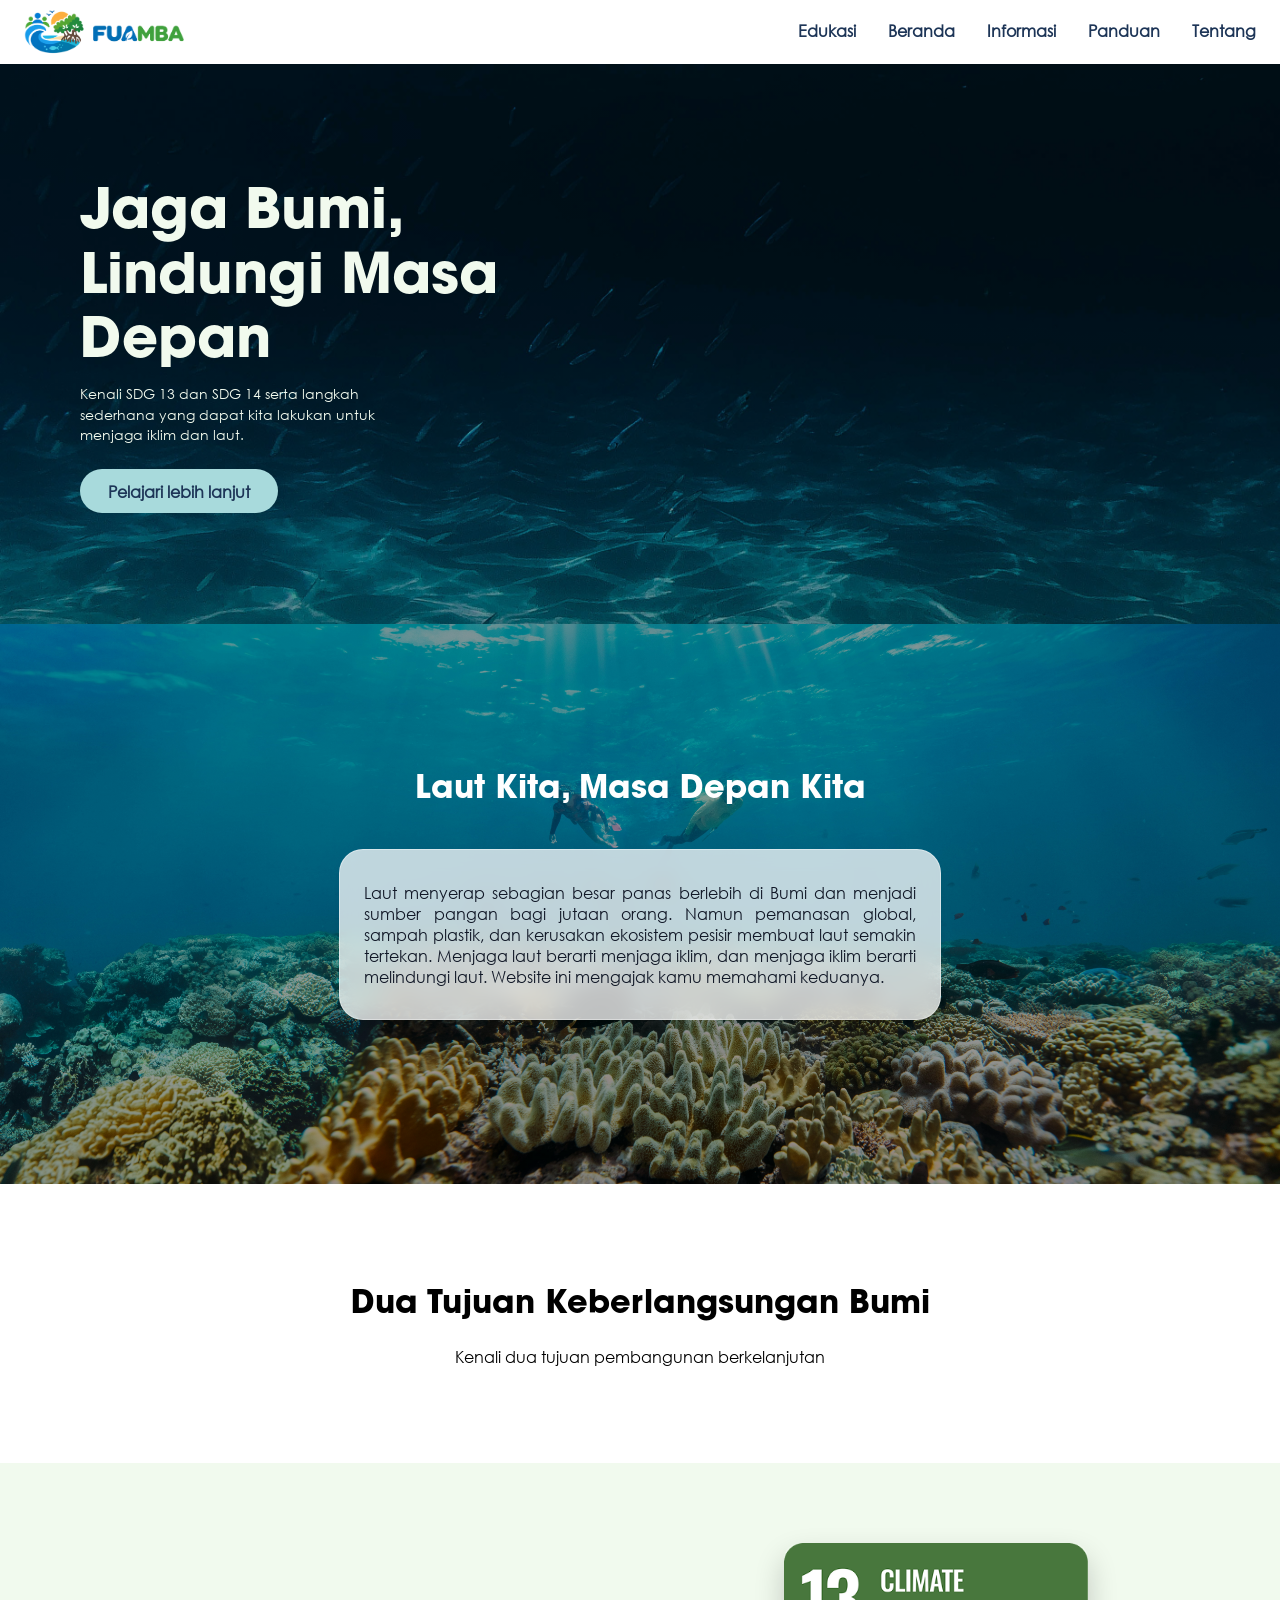
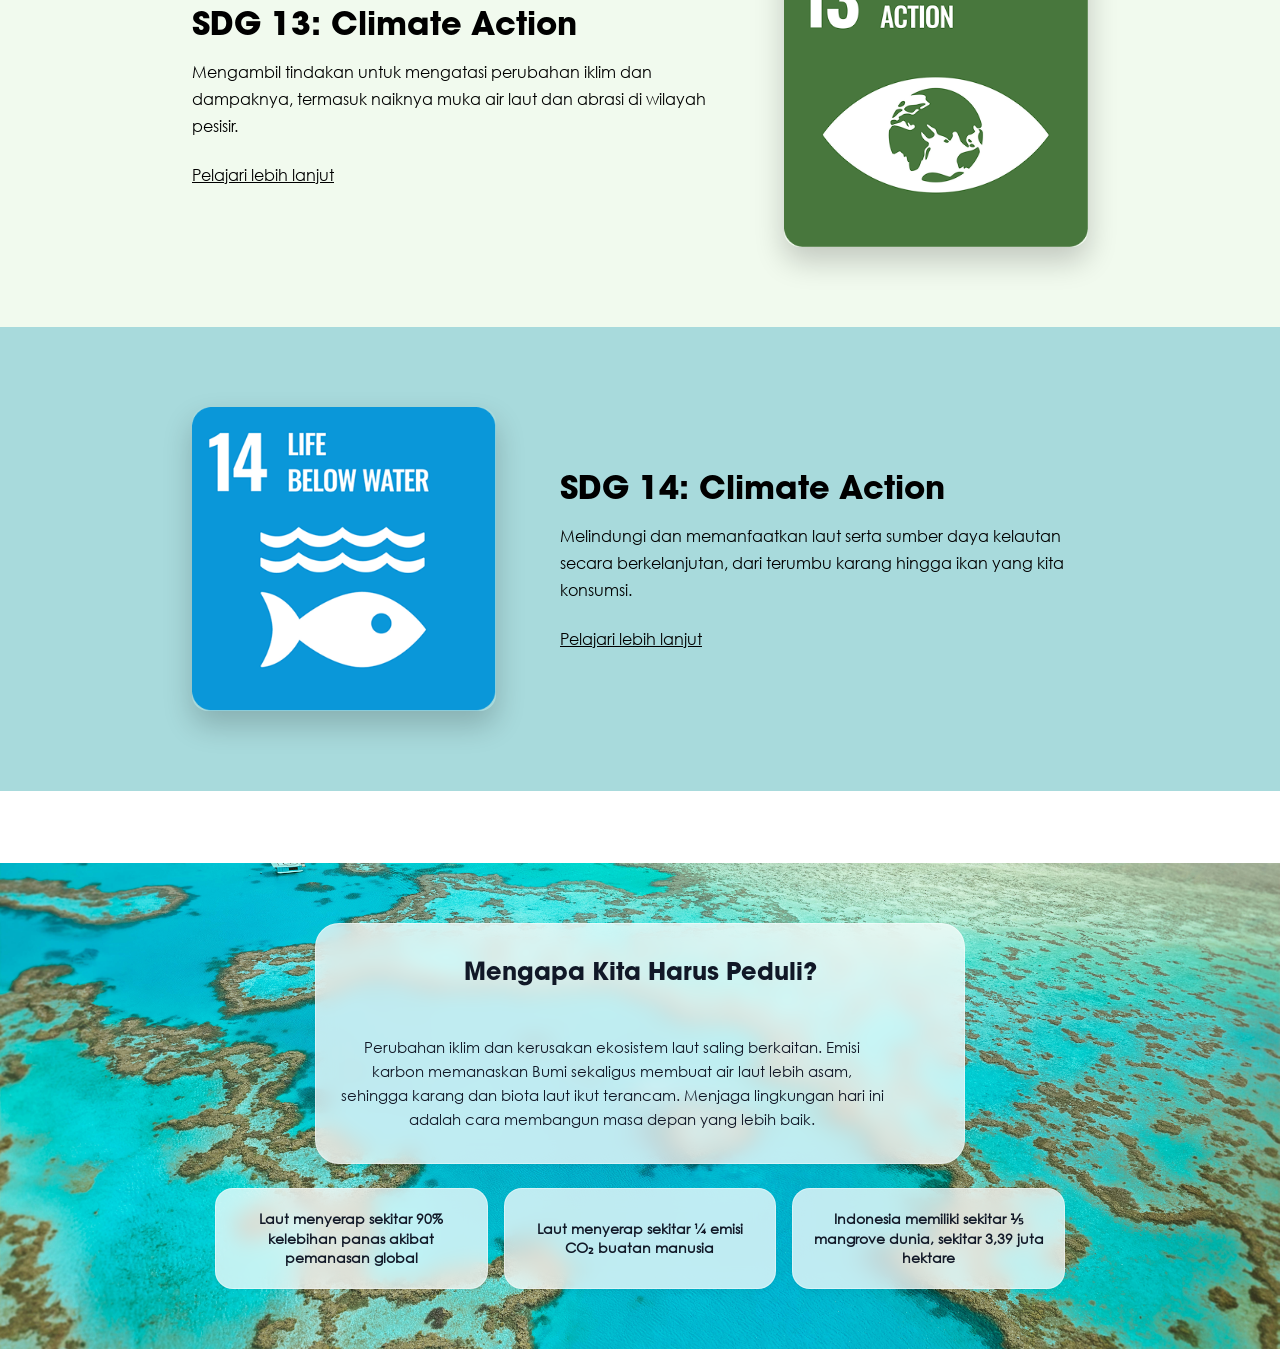
==== index.html @ 158d15eb "menambahkan project" ====
<!DOCTYPE html>
<html lang="en">
<head>
    <meta charset="UTF-8">
    <meta name="viewport" content="width=device-width, initial-scale=1.0">
    <title>FUAMBA</title>

    <style>
        @font-face {
            font-family: ITC Avant Garde Gothic Bold;
            src: url('assets/fonts/ITC Avant Garde Gothic Bold.otf');
        }
        @font-face {
            font-family: weezerfont;
            src: url('assets/fonts/weezerfont.ttf');
        }
        h1,h2 {
            font-family: ITC Avant Garde Gothic Bold;
        }
        p,a {
            font-family: weezerfont;
        }
        a {
            text-decoration: none;
        }
        :root {
            --teks-gelap: #1D3557;
            --biru: #457B9D;
            --biru-muda: #A8DADC;
            --putih-bg: #F1FAEE;
            --teal: #F1FAEE;
        }
        * {
            margin: 0;
            padding: 0;
            box-sizing: border-box;
        }

/* ini untuk navbar desktop */
        nav {
            background-color: white;
            display: flex;
            align-items: center;
            justify-content: space-between;
            gap: 1.5rem;
            height: 4rem;
            position: relative;
            padding: 0.6rem 1.5rem;
            background: rgba(255, 255, 255, 0.95);
            z-index: 2;
        }
        nav .logo {
            width: 10rem;
        }
        .menu {
            display: flex;
            gap: 2rem;
        }
        .menu-toggle {
            position: absolute;
            opacity: 0;
            pointer-events: none;
        }
        nav a {
            padding-bottom: 3px;
            color: var(--teks-gelap);
            font-weight: 800;
             
        }
        nav a:hover {
            border-bottom: 3px solid var(--teks-gelap);
        }

    .hamburger {
      display: none;
      flex-direction: column;
      gap: 5px;
      padding: 0.5rem;
      cursor: pointer;
    }

    .hamburger span {
      display: block;
      width: 1.6rem;
      height: 3px;
      border-radius: 2px;
      background: var(--teks-gelap);
      transition: transform 0.3s, opacity 0.3s;
    }
 /* ini untuk navbar desktop */
        .btn {
            display: inline-block;
            padding: 0.7rem 1.75rem;
            background: var(--hijau-laut);
            color: var(--teks-gelap);
            font-weight: 700;
            border-radius: 50px;    
            transition: background 0.2s color 0.2;
            background-color: var(--biru-muda);
        }
        .btn:hover {
            background: var(--teks-gelap);
            color: white;
            border: 3px solid white;
        }


        .hero {
            background-image: linear-gradient(rgba(0, 0, 0, 0.4), rgba(0, 0, 0, 0.4)),
                                url(assets/images/sea.jpg);
            min-height: 35rem;
            display: flex;
            align-items: center;
            background-repeat: no-repeat;
            width: 100%;
            background-size: cover;
            background-position: center;
        }
        .hero-content {
         max-width: 40rem;
         color: var(--putih-bg);
         padding-left: 5rem;
        }
        .hero h1 {
            font-weight: 800;
            font-size: 3.5rem;
            margin-bottom: 1rem;
            line-height: 1.15;
        }
        .hero p {
            font-size: 0.85rem;
            line-height: 1.5;
            margin-bottom: 1.5rem;
            width: 60%;
        }

        .introduction {
            background-image: linear-gradient(rgba(0, 0, 0, 0.4), rgba(0, 0, 0, 0.4)),
                        url(assets/images/pantai.jpg);
            min-height: 35rem;
            display: flex;
            align-items: center;
            background-repeat: no-repeat;
            width: 100%;
            background-size: cover;
            background-position: center;
        }

        .SDG {
            display: flex;
            align-items: center;
            flex-direction: row;
            gap: 4rem;
            padding: 5rem 2rem;
            max-width: 60rem;
            margin: 0 auto;
        }
        .SDG-logo {
            width: min(19rem, 70vw);
            border-radius: 1rem;
            box-shadow: 0 14px 30px rgba(0, 0, 0, 0.2);
        }
        .SDG-title {
            margin-bottom: 1rem;
            font-size: 2rem;
            line-height: 1.15;
        }
        .SDG-text {
            max-width: 34rem;
            margin: 0 auto 1.5rem;
            line-height: 1.7;
        }

        .container-bg {
            background-image: url('assets/images/sea2.jpg');
            background-size: cover;
            background-position: center;
            padding: 60px 20px;
        }
        .glass-box {
            background-color: rgba(255, 255, 255, 0.75); 
            backdrop-filter: blur(10px);                  
            -webkit-backdrop-filter: blur(10px);          
            border: 1px solid rgba(255, 255, 255, 0.4);   
            text-align: center;
            color: #111827;
            box-shadow: 0 4px 6px -1px rgba(0, 0, 0, 0.05);
        }

        .main-box {
            border-radius: 24px;
            padding: 32px 24px;
            max-width: 650px;
            margin: 0 auto 24px auto;
        }

        .main-box h2 {
            font-size: 24px;
            font-weight: 700;
            margin: 0 0 12px 0;
        }

        .main-box p {
            font-size: 15px;
            line-height: 1.6;
            margin: 0;
        }

        .grid-box {
            display: grid;
            grid-template-columns: repeat(3, 1fr);
            gap: 16px;
            max-width: 850px;
            margin: 0 auto;
        }

        .small-box {
            border-radius: 18px;
            padding: 20px 16px;
            display: flex;
            align-items: center;
            justify-content: center;
        }

        .small-box p {
            font-size: 14px;
            font-weight: 600;
            line-height: 1.4;
            margin: 0;
        }

        @media (max-width: 768px) {
    /* ini untuk navbar hp */
    .nav {
        padding: 0.6rem 1.5rem;
    }
    .menu-toggle:checked + .hamburger span:nth-child(1) {
      transform: translateY(8px) rotate(45deg);
    }

    .menu-toggle:checked + .hamburger span:nth-child(2) {
      opacity: 0;
    }

    .menu-toggle:checked + .hamburger span:nth-child(3) {
      transform: translateY(-8px) rotate(-45deg);
    }

    /* Garis fokus saat tombol dipilih dengan keyboard */
    .menu-toggle:focus-visible + .hamburger {
      outline: 3px solid #d9482b;
      border-radius: 6px;
    }

    .menu {
        display: none;
        position: absolute;
        top: 100%;
        left: 0;
        right: 0;
        flex-direction: column;
        gap: 0;
        background: white;
        box-shadow: 0 10px 20px rgba(0, 0, 0, 0.15);
    }
    .menu a {
        padding: 0.9rem 1.5rem;
    }
    .menu a:hover {
        background: var(--biru-muda);
        color: var(--teks-gelap);
    }

      /* Menu tampil saat checkbox dicentang */
    .menu-toggle:checked ~ .menu {
        display: flex;
    }
    .hamburger {
        display: flex;
    }
    /* ini untuk navbar hp */



        .SDG {
            padding: 5rem 3rem;
            flex-direction: column;
            gap: 2rem;
        }

        .SDG-13 .SDG {
            flex-direction: column-reverse;
        }

        .SDG-box {
            text-align: center;
        }

        .sdg p {
            margin-left: 0;
        }

        .sdg h2 {
            font-size: 2.4rem;
        }

        .grid-box {
            grid-template-columns: 1fr;
        }
    }

    .explain {
        background-image: linear-gradient(rgba(0, 0, 0, 0.4), rgba(0, 0, 0, 0.4)),
                        url(assets/images/sea2.jpg);
        min-height: 35rem;
        display: flex;
        align-items: center;
        background-repeat: no-repeat;
        width: 100%;
        background-size: cover;
        background-position: center;
    }
    
    </style>
</head>
<body>
    <nav>
        <img class="logo" src="assets/images/fuamba.png" alt="">

    <input type="checkbox" id="menu-toggle" class="menu-toggle" aria-label="Buka menu">
    <label for="menu-toggle" class="hamburger" aria-hidden="true">
      <span></span>
      <span></span>
      <span></span>
    </label>

        <div class="menu">
            <a href="html/edukasi.html">Edukasi</a>
            <a href="index.html">Beranda</a>
            <a href="html/informasi.html">Informasi</a>
            <a href="html/panduan.html">Panduan</a>
            <a href="html/tentang.html">Tentang</a>
        </div>
    </nav>

    <div class="hero">
        <div class="hero-content">
            <h1 >Jaga Bumi, Lindungi Masa Depan</h1>
            <p>
            Kenali SDG 13 dan SDG 14 serta langkah sederhana 
            yang dapat kita lakukan untuk menjaga iklim dan laut.
            </p>
            <a href="" class="btn">Pelajari lebih lanjut</a>
        </div>
    </div>
        <div class="introduction">
        <div style="max-width: 650px; width: 100%; margin: 0 auto; padding: 0 1.5rem;">
            <h1 style="color: white; margin-bottom: 1.5rem; text-align: center;">Laut Kita, Masa Depan Kita</h1>
            <br>
            <p class="main-box glass-box" style="text-align: justify;">
                Laut menyerap sebagian besar 
                panas berlebih di Bumi dan menjadi 
                sumber pangan bagi jutaan orang. Namun 
                pemanasan global, sampah plastik, dan 
                kerusakan ekosistem pesisir membuat laut 
                semakin tertekan. Menjaga laut berarti menjaga iklim, 
                dan menjaga iklim berarti melindungi laut. Website ini mengajak kamu memahami keduanya.
            </p>
        </div>
    </div>
    <div style="text-align: center; margin: 6rem auto;">
        <h1 style="margin-bottom: 1.5rem;">Dua Tujuan Keberlangsungan Bumi</h1>
        <p>Kenali dua tujuan pembangunan berkelanjutan</p>
    </div>
    <div class="SDG-13" style="background-color: var(--teal);">
        <div class="SDG">
            <div class="SDG-box">
                <h1 class="SDG-title">SDG 13: Climate Action</h1>
                <p class="SDG-text">
                    Mengambil tindakan untuk mengatasi perubahan iklim dan dampaknya, 
                    termasuk naiknya muka air laut dan abrasi di wilayah pesisir.
                </p>
                <a style="text-decoration: underline; color: black;" href="">Pelajari lebih lanjut</a>
            </div>
             <img class="SDG-logo" src="assets/images/SDGS13.png" alt="">
        </div>
    </div>
    <div style="background-color: var(--biru-muda);">
        <div class="SDG">
            <img class="SDG-logo" src="assets/images/SDGS14.png" alt="">
            <div class="SDG-box">
                <h1 class="SDG-title">SDG 14: Climate Action</h1>
                <p class="SDG-text">
                    Melindungi dan memanfaatkan laut serta sumber daya 
                    kelautan secara berkelanjutan, dari terumbu karang 
                    hingga ikan yang kita konsumsi.
                </p>
                <a style="text-decoration: underline; color: black;" >Pelajari lebih lanjut</a>
            </div>
        </div>
    </div>
    <br>
    <br><br><br>
    <div class="container-bg">
        <div class="glass-box main-box">
        <h2>Mengapa Kita Harus Peduli?</h2><br><br>
        <p class="SDG-text">
        Perubahan iklim dan kerusakan ekosistem laut saling berkaitan. 
        Emisi karbon memanaskan Bumi sekaligus membuat air laut lebih asam, 
        sehingga karang dan biota laut ikut terancam. 
        Menjaga lingkungan hari ini adalah cara membangun masa depan yang lebih baik.
        </p>
        </div>
    <div class="grid-box">
        <div class="glass-box small-box">
        <p>Laut menyerap sekitar 90% kelebihan panas akibat pemanasan global</p>
        </div>
        
        <div class="glass-box small-box">
        <p>Laut menyerap sekitar ¼ emisi CO₂ buatan manusia</p>
        </div>
        
        <div class="glass-box small-box">
        <p>Indonesia memiliki sekitar ⅕ mangrove dunia, sekitar 3,39 juta hektare</p>
        </div>
    </div>
    </div>

    
</body>
</html>
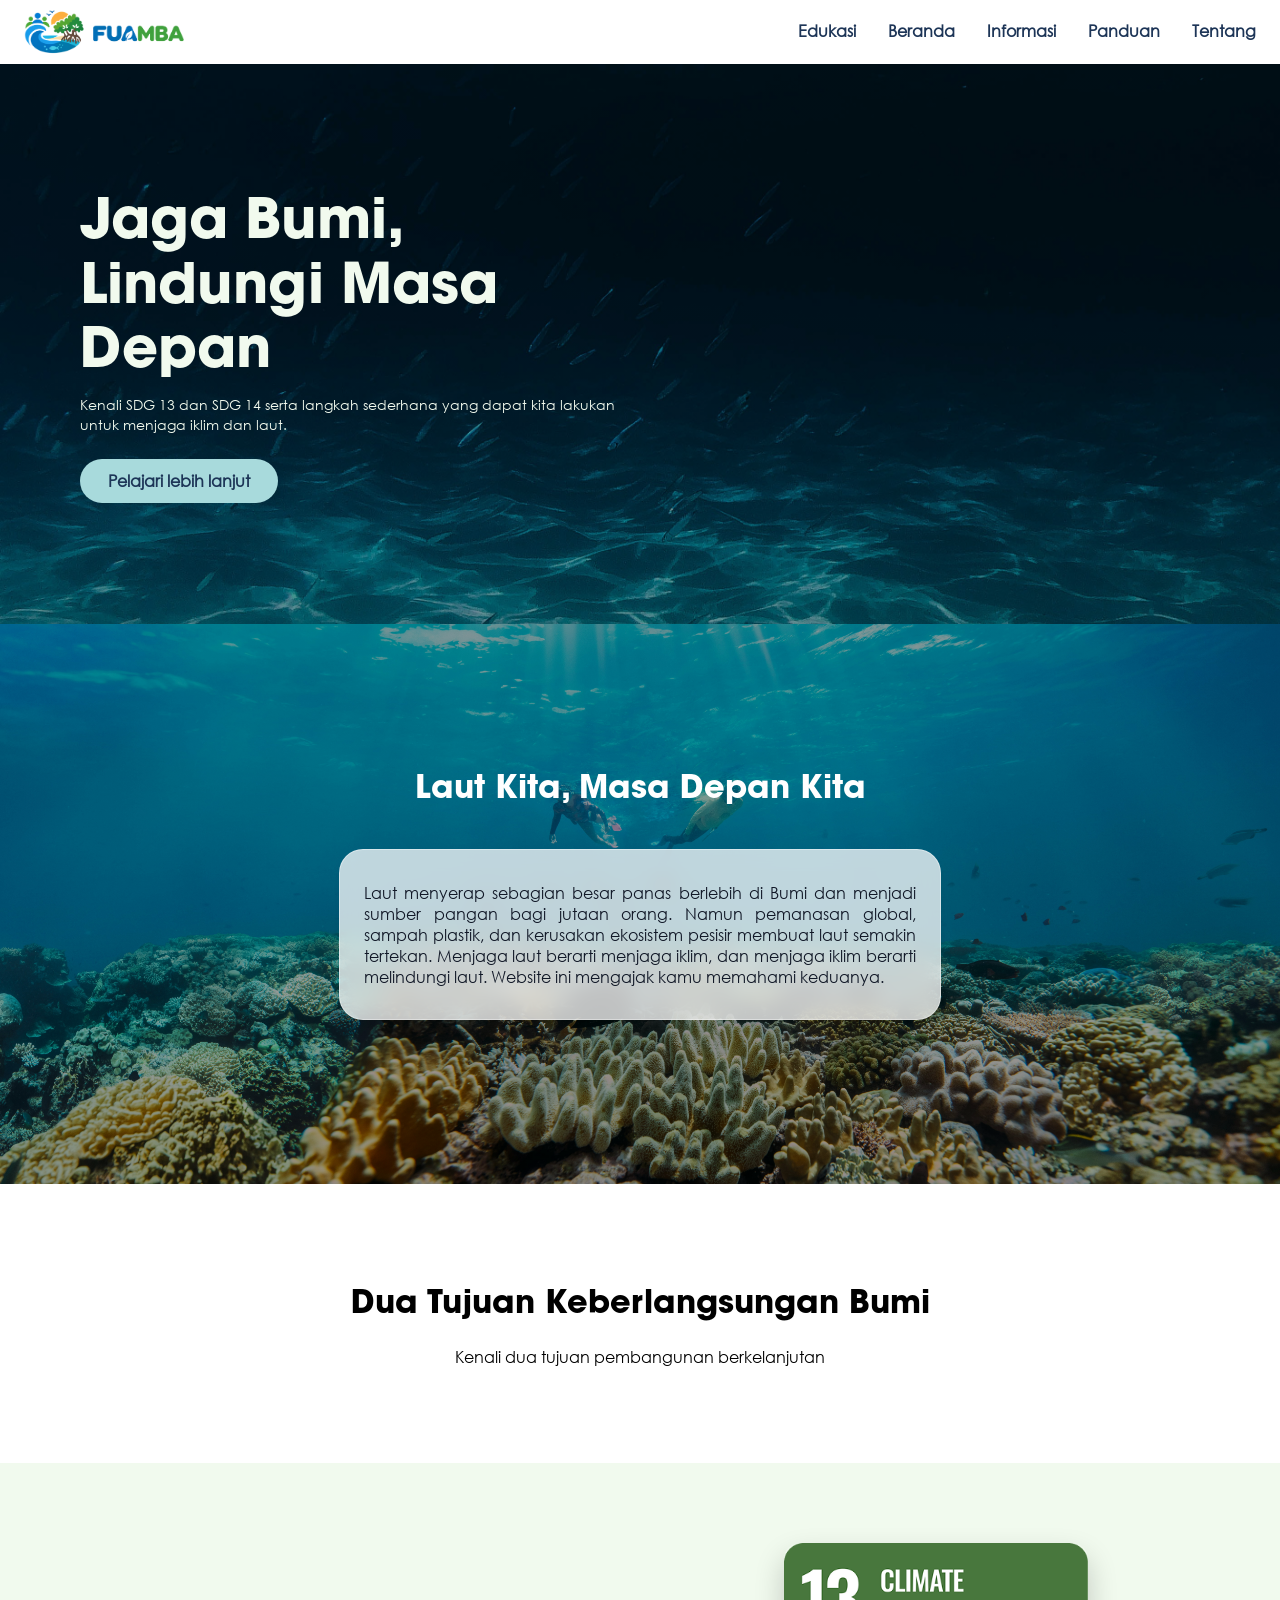
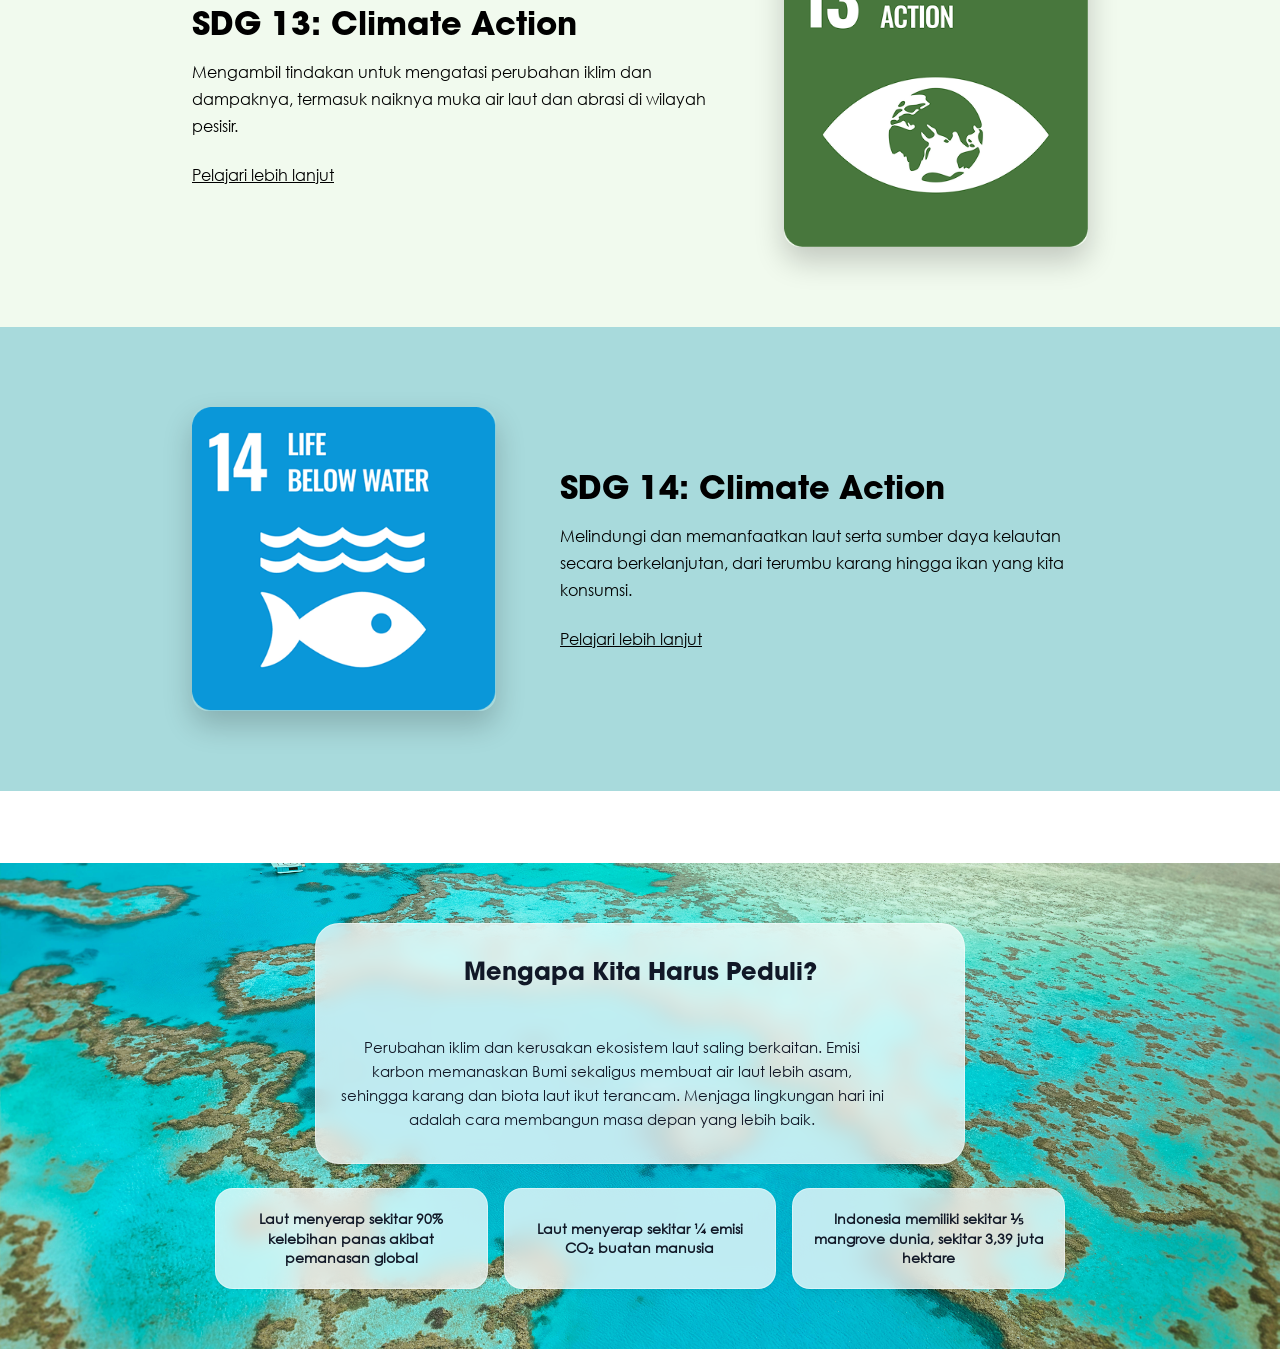
==== commit 21b0585f: "menambahkan page artikel dan navbar" ====
--- a/index.html
+++ b/index.html
@@ -131,7 +131,6 @@
             font-size: 0.85rem;
             line-height: 1.5;
             margin-bottom: 1.5rem;
-            width: 60%;
         }
 
         .introduction {
@@ -230,6 +229,21 @@
         }
 
         @media (max-width: 768px) {
+    
+
+    .hero {
+        justify-content: center;
+        align-items: center;
+        text-align: center;
+        padding: 0 2rem;
+    }
+    .hero-content {
+        padding-left: 0;
+    }
+    .hero h1 {
+        font-size: 3rem;
+    }
+
     /* ini untuk navbar hp */
     .nav {
         padding: 0.6rem 1.5rem;
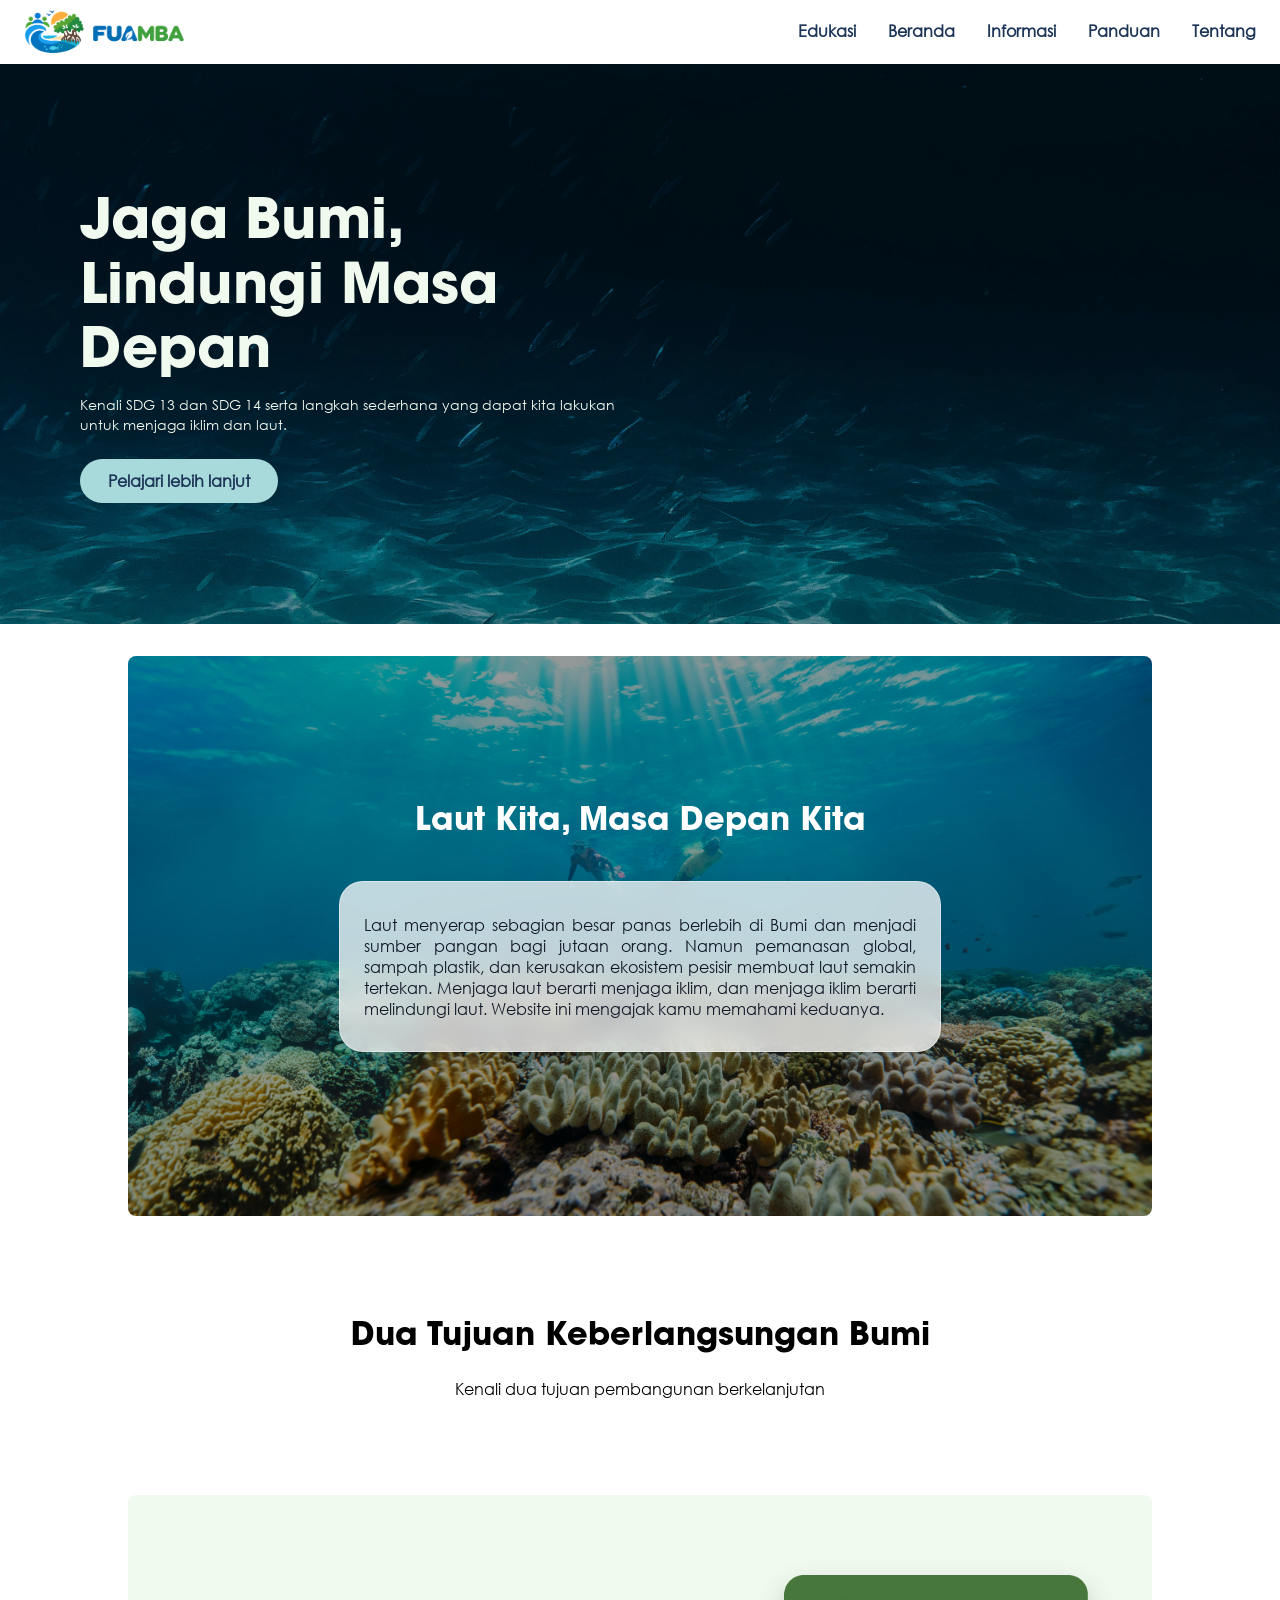
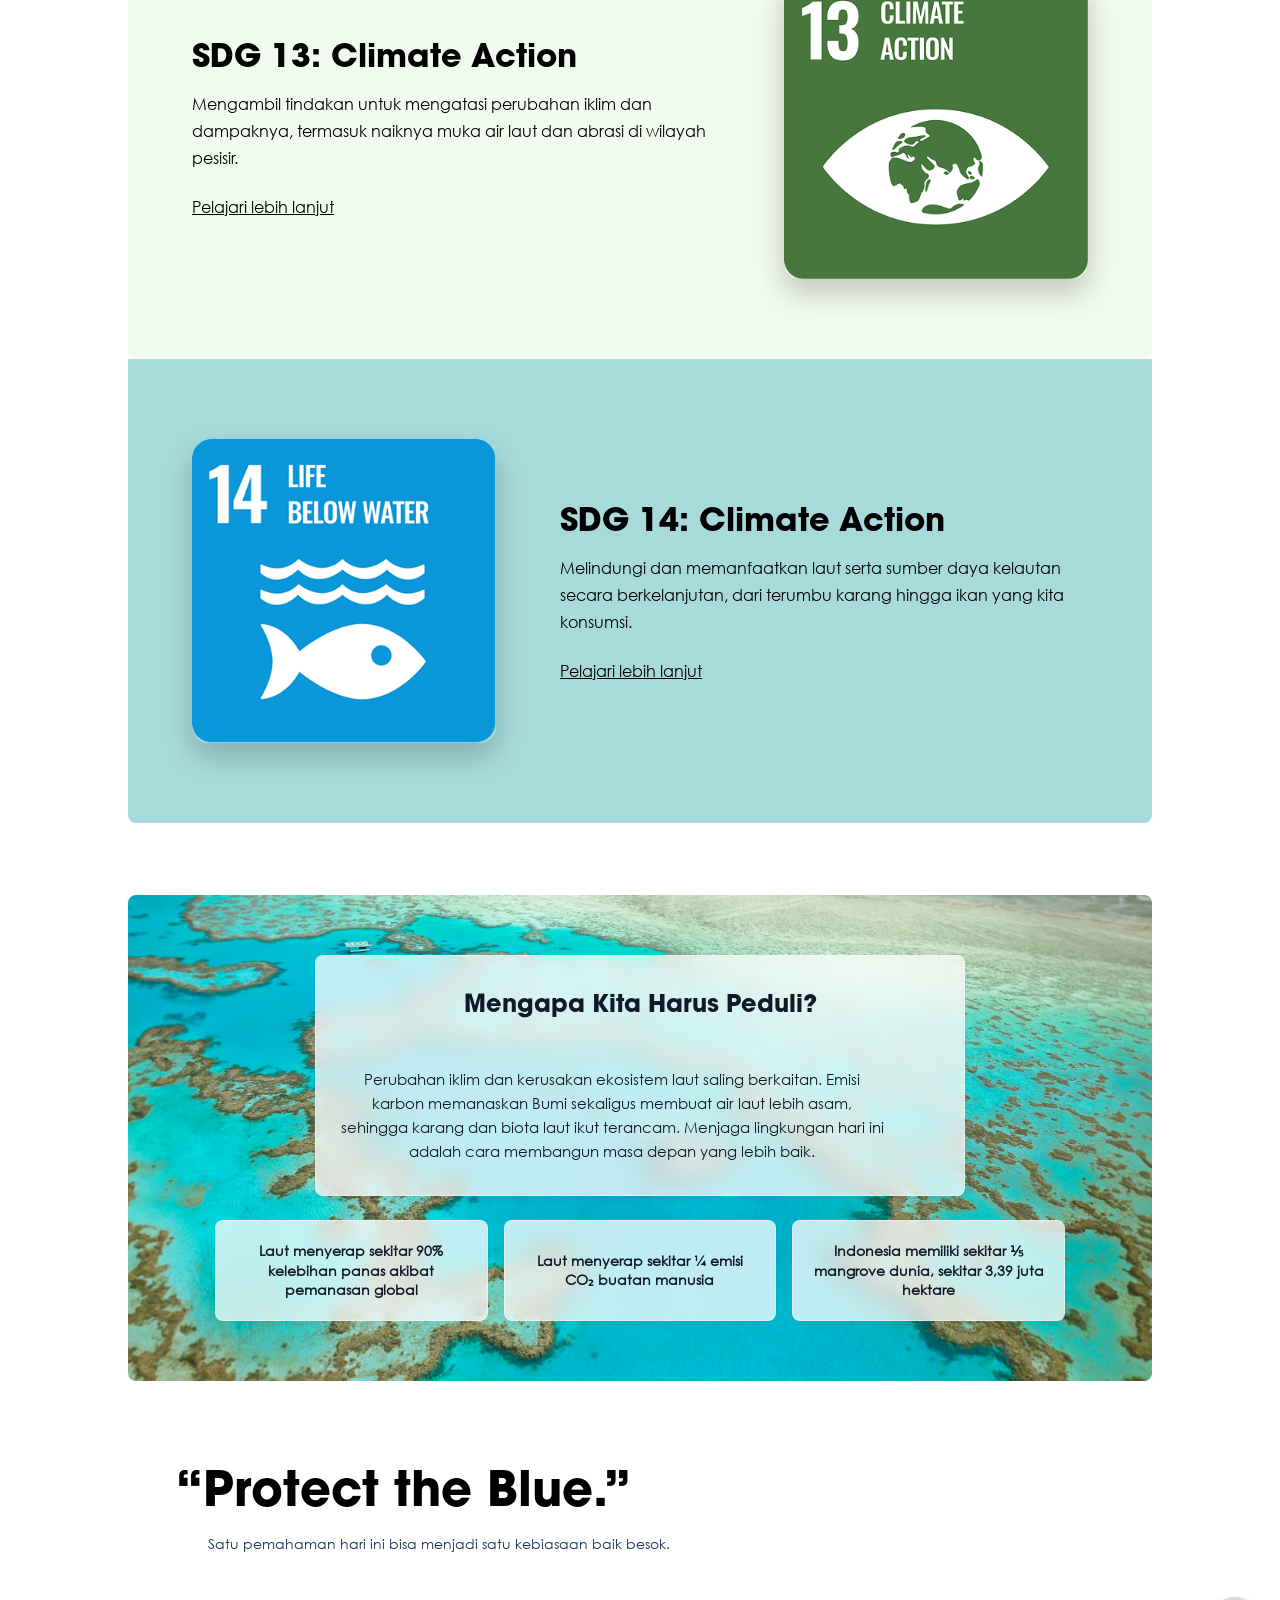
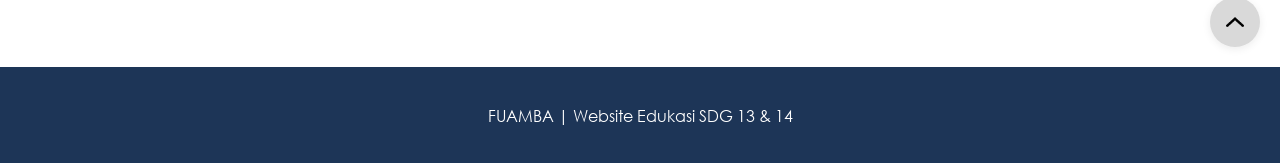
==== commit 9b649f11: "menambahkan artikel dan fix responsive" ====
--- a/index.html
+++ b/index.html
@@ -5,337 +5,7 @@
     <meta name="viewport" content="width=device-width, initial-scale=1.0">
     <title>FUAMBA</title>
 
-    <style>
-        @font-face {
-            font-family: ITC Avant Garde Gothic Bold;
-            src: url('assets/fonts/ITC Avant Garde Gothic Bold.otf');
-        }
-        @font-face {
-            font-family: weezerfont;
-            src: url('assets/fonts/weezerfont.ttf');
-        }
-        h1,h2 {
-            font-family: ITC Avant Garde Gothic Bold;
-        }
-        p,a {
-            font-family: weezerfont;
-        }
-        a {
-            text-decoration: none;
-        }
-        :root {
-            --teks-gelap: #1D3557;
-            --biru: #457B9D;
-            --biru-muda: #A8DADC;
-            --putih-bg: #F1FAEE;
-            --teal: #F1FAEE;
-        }
-        * {
-            margin: 0;
-            padding: 0;
-            box-sizing: border-box;
-        }
-
-/* ini untuk navbar desktop */
-        nav {
-            background-color: white;
-            display: flex;
-            align-items: center;
-            justify-content: space-between;
-            gap: 1.5rem;
-            height: 4rem;
-            position: relative;
-            padding: 0.6rem 1.5rem;
-            background: rgba(255, 255, 255, 0.95);
-            z-index: 2;
-        }
-        nav .logo {
-            width: 10rem;
-        }
-        .menu {
-            display: flex;
-            gap: 2rem;
-        }
-        .menu-toggle {
-            position: absolute;
-            opacity: 0;
-            pointer-events: none;
-        }
-        nav a {
-            padding-bottom: 3px;
-            color: var(--teks-gelap);
-            font-weight: 800;
-             
-        }
-        nav a:hover {
-            border-bottom: 3px solid var(--teks-gelap);
-        }
-
-    .hamburger {
-      display: none;
-      flex-direction: column;
-      gap: 5px;
-      padding: 0.5rem;
-      cursor: pointer;
-    }
-
-    .hamburger span {
-      display: block;
-      width: 1.6rem;
-      height: 3px;
-      border-radius: 2px;
-      background: var(--teks-gelap);
-      transition: transform 0.3s, opacity 0.3s;
-    }
- /* ini untuk navbar desktop */
-        .btn {
-            display: inline-block;
-            padding: 0.7rem 1.75rem;
-            background: var(--hijau-laut);
-            color: var(--teks-gelap);
-            font-weight: 700;
-            border-radius: 50px;    
-            transition: background 0.2s color 0.2;
-            background-color: var(--biru-muda);
-        }
-        .btn:hover {
-            background: var(--teks-gelap);
-            color: white;
-            border: 3px solid white;
-        }
-
-
-        .hero {
-            background-image: linear-gradient(rgba(0, 0, 0, 0.4), rgba(0, 0, 0, 0.4)),
-                                url(assets/images/sea.jpg);
-            min-height: 35rem;
-            display: flex;
-            align-items: center;
-            background-repeat: no-repeat;
-            width: 100%;
-            background-size: cover;
-            background-position: center;
-        }
-        .hero-content {
-         max-width: 40rem;
-         color: var(--putih-bg);
-         padding-left: 5rem;
-        }
-        .hero h1 {
-            font-weight: 800;
-            font-size: 3.5rem;
-            margin-bottom: 1rem;
-            line-height: 1.15;
-        }
-        .hero p {
-            font-size: 0.85rem;
-            line-height: 1.5;
-            margin-bottom: 1.5rem;
-        }
-
-        .introduction {
-            background-image: linear-gradient(rgba(0, 0, 0, 0.4), rgba(0, 0, 0, 0.4)),
-                        url(assets/images/pantai.jpg);
-            min-height: 35rem;
-            display: flex;
-            align-items: center;
-            background-repeat: no-repeat;
-            width: 100%;
-            background-size: cover;
-            background-position: center;
-        }
-
-        .SDG {
-            display: flex;
-            align-items: center;
-            flex-direction: row;
-            gap: 4rem;
-            padding: 5rem 2rem;
-            max-width: 60rem;
-            margin: 0 auto;
-        }
-        .SDG-logo {
-            width: min(19rem, 70vw);
-            border-radius: 1rem;
-            box-shadow: 0 14px 30px rgba(0, 0, 0, 0.2);
-        }
-        .SDG-title {
-            margin-bottom: 1rem;
-            font-size: 2rem;
-            line-height: 1.15;
-        }
-        .SDG-text {
-            max-width: 34rem;
-            margin: 0 auto 1.5rem;
-            line-height: 1.7;
-        }
-
-        .container-bg {
-            background-image: url('assets/images/sea2.jpg');
-            background-size: cover;
-            background-position: center;
-            padding: 60px 20px;
-        }
-        .glass-box {
-            background-color: rgba(255, 255, 255, 0.75); 
-            backdrop-filter: blur(10px);                  
-            -webkit-backdrop-filter: blur(10px);          
-            border: 1px solid rgba(255, 255, 255, 0.4);   
-            text-align: center;
-            color: #111827;
-            box-shadow: 0 4px 6px -1px rgba(0, 0, 0, 0.05);
-        }
-
-        .main-box {
-            border-radius: 24px;
-            padding: 32px 24px;
-            max-width: 650px;
-            margin: 0 auto 24px auto;
-        }
-
-        .main-box h2 {
-            font-size: 24px;
-            font-weight: 700;
-            margin: 0 0 12px 0;
-        }
-
-        .main-box p {
-            font-size: 15px;
-            line-height: 1.6;
-            margin: 0;
-        }
-
-        .grid-box {
-            display: grid;
-            grid-template-columns: repeat(3, 1fr);
-            gap: 16px;
-            max-width: 850px;
-            margin: 0 auto;
-        }
-
-        .small-box {
-            border-radius: 18px;
-            padding: 20px 16px;
-            display: flex;
-            align-items: center;
-            justify-content: center;
-        }
-
-        .small-box p {
-            font-size: 14px;
-            font-weight: 600;
-            line-height: 1.4;
-            margin: 0;
-        }
-
-        @media (max-width: 768px) {
-    
-
-    .hero {
-        justify-content: center;
-        align-items: center;
-        text-align: center;
-        padding: 0 2rem;
-    }
-    .hero-content {
-        padding-left: 0;
-    }
-    .hero h1 {
-        font-size: 3rem;
-    }
-
-    /* ini untuk navbar hp */
-    .nav {
-        padding: 0.6rem 1.5rem;
-    }
-    .menu-toggle:checked + .hamburger span:nth-child(1) {
-      transform: translateY(8px) rotate(45deg);
-    }
-
-    .menu-toggle:checked + .hamburger span:nth-child(2) {
-      opacity: 0;
-    }
-
-    .menu-toggle:checked + .hamburger span:nth-child(3) {
-      transform: translateY(-8px) rotate(-45deg);
-    }
-
-    /* Garis fokus saat tombol dipilih dengan keyboard */
-    .menu-toggle:focus-visible + .hamburger {
-      outline: 3px solid #d9482b;
-      border-radius: 6px;
-    }
-
-    .menu {
-        display: none;
-        position: absolute;
-        top: 100%;
-        left: 0;
-        right: 0;
-        flex-direction: column;
-        gap: 0;
-        background: white;
-        box-shadow: 0 10px 20px rgba(0, 0, 0, 0.15);
-    }
-    .menu a {
-        padding: 0.9rem 1.5rem;
-    }
-    .menu a:hover {
-        background: var(--biru-muda);
-        color: var(--teks-gelap);
-    }
-
-      /* Menu tampil saat checkbox dicentang */
-    .menu-toggle:checked ~ .menu {
-        display: flex;
-    }
-    .hamburger {
-        display: flex;
-    }
-    /* ini untuk navbar hp */
-
-
-
-        .SDG {
-            padding: 5rem 3rem;
-            flex-direction: column;
-            gap: 2rem;
-        }
-
-        .SDG-13 .SDG {
-            flex-direction: column-reverse;
-        }
-
-        .SDG-box {
-            text-align: center;
-        }
-
-        .sdg p {
-            margin-left: 0;
-        }
-
-        .sdg h2 {
-            font-size: 2.4rem;
-        }
-
-        .grid-box {
-            grid-template-columns: 1fr;
-        }
-    }
-
-    .explain {
-        background-image: linear-gradient(rgba(0, 0, 0, 0.4), rgba(0, 0, 0, 0.4)),
-                        url(assets/images/sea2.jpg);
-        min-height: 35rem;
-        display: flex;
-        align-items: center;
-        background-repeat: no-repeat;
-        width: 100%;
-        background-size: cover;
-        background-position: center;
-    }
-    
-    </style>
+<link rel="stylesheet" href="css/indexx.css">
 </head>
 <body>
     <nav>
@@ -356,7 +26,6 @@
             <a href="html/tentang.html">Tentang</a>
         </div>
     </nav>
-
     <div class="hero">
         <div class="hero-content">
             <h1 >Jaga Bumi, Lindungi Masa Depan</h1>
@@ -364,9 +33,11 @@
             Kenali SDG 13 dan SDG 14 serta langkah sederhana 
             yang dapat kita lakukan untuk menjaga iklim dan laut.
             </p>
-            <a href="" class="btn">Pelajari lebih lanjut</a>
+            <a href="html/edukasi.html" class="btn">Pelajari lebih lanjut</a>
         </div>
     </div>
+    <div class="distance">
+    <div class="distance-element">
         <div class="introduction">
         <div style="max-width: 650px; width: 100%; margin: 0 auto; padding: 0 1.5rem;">
             <h1 style="color: white; margin-bottom: 1.5rem; text-align: center;">Laut Kita, Masa Depan Kita</h1>
@@ -394,12 +65,12 @@
                     Mengambil tindakan untuk mengatasi perubahan iklim dan dampaknya, 
                     termasuk naiknya muka air laut dan abrasi di wilayah pesisir.
                 </p>
-                <a style="text-decoration: underline; color: black;" href="">Pelajari lebih lanjut</a>
+                <a style="text-decoration: underline; color: black;" href="html/edukasi.html">Pelajari lebih lanjut</a>
             </div>
              <img class="SDG-logo" src="assets/images/SDGS13.png" alt="">
         </div>
     </div>
-    <div style="background-color: var(--biru-muda);">
+    <div style="background-color: var(--biru-muda); border-radius: 0px 0px 8px 8px;">
         <div class="SDG">
             <img class="SDG-logo" src="assets/images/SDGS14.png" alt="">
             <div class="SDG-box">
@@ -409,7 +80,7 @@
                     kelautan secara berkelanjutan, dari terumbu karang 
                     hingga ikan yang kita konsumsi.
                 </p>
-                <a style="text-decoration: underline; color: black;" >Pelajari lebih lanjut</a>
+                <a style="text-decoration: underline; color: black;" href="html/edukasi.html">Pelajari lebih lanjut</a>
             </div>
         </div>
     </div>
@@ -437,9 +108,24 @@
         <div class="glass-box small-box">
         <p>Indonesia memiliki sekitar ⅕ mangrove dunia, sekitar 3,39 juta hektare</p>
         </div>
+
+    </div>
+    </div>
+    <section class="quote-section">
+    <h2 class="quote-title">“Protect the Blue.”</h2>
+    <p class="quote-text">Satu pemahaman hari ini bisa menjadi satu kebiasaan baik besok.</p>
+    </section>
     </div>
     </div>
 
-    
+    <div style="position: relative;">
+        <a href="#top" class="back-to-top">
+            <img src="../assets/images/arrkey.png" class="arrow-icon">
+        </a>
+    </div>
+    <footer class="footer">
+        <p>FUAMBA | Website Edukasi SDG 13 & 14</p>
+    </footer>
+
 </body>
 </html>
--- a/css/indexx.css
+++ b/css/indexx.css
@@ -0,0 +1,414 @@
+        @font-face {
+            font-family: ITC Avant Garde Gothic Bold;
+            src: url('../assets/fonts/ITC Avant Garde Gothic Bold.otf');
+        }
+        @font-face {
+            font-family: weezerfont;
+            src: url('../assets/fonts/weezerfont.ttf');
+        }
+        h1,h2 {
+            font-family: ITC Avant Garde Gothic Bold;
+        }
+        p,a {
+            font-family: weezerfont;
+        }
+        a {
+            text-decoration: none;
+        }
+        :root {
+            --teks-gelap: #1D3557;
+            --biru: #457B9D;
+            --biru-muda: #A8DADC;
+            --putih-bg: #F1FAEE;
+            --teal: #F1FAEE;
+        }
+        * {
+            margin: 0;
+            padding: 0;
+            box-sizing: border-box;
+        }
+        body {
+            background-color: #ffffff;
+        }
+
+/* ini untuk navbar desktop */
+        nav {
+            background-color: white;
+            display: flex;
+            align-items: center;
+            justify-content: space-between;
+            gap: 1.5rem;
+            height: 4rem;
+            position: relative;
+            padding: 0.6rem 1.5rem;
+            background: rgba(255, 255, 255, 0.95);
+            z-index: 2;
+        }
+        nav .logo {
+            width: 10rem;
+        }
+        .menu {
+            display: flex;
+            gap: 2rem;
+        }
+        .menu-toggle {
+            position: absolute;
+            opacity: 0;
+            pointer-events: none;
+        }
+        nav a {
+            padding-bottom: 3px;
+            color: var(--teks-gelap);
+            font-weight: 800;
+             
+        }
+        nav a:hover {
+            border-bottom: 3px solid var(--teks-gelap);
+        }
+
+    .hamburger {
+      display: none;
+      flex-direction: column;
+      gap: 5px;
+      padding: 0.5rem;
+      cursor: pointer;
+    }
+
+    .hamburger span {
+      display: block;
+      width: 1.6rem;
+      height: 3px;
+      border-radius: 2px;
+      background: var(--teks-gelap);
+      transition: transform 0.3s, opacity 0.3s;
+    }
+ /* ini untuk navbar desktop */
+        .btn {
+            display: inline-block;
+            padding: 0.7rem 1.75rem;
+            background: var(--hijau-laut);
+            color: var(--teks-gelap);
+            font-weight: 700;
+            border-radius: 50px;    
+            transition: background 0.2s color 0.2;
+            background-color: var(--biru-muda);
+        }
+        .btn:hover {
+            background: var(--teks-gelap);
+            color: white;
+            border: 3px solid white;
+        }
+
+
+        .hero {
+            background-image: linear-gradient(rgba(0, 0, 0, 0.4), rgba(0, 0, 0, 0.4)),
+                                url(../assets/images/sea.jpg);
+            min-height: 35rem;
+            display: flex;
+            align-items: center;
+            background-repeat: no-repeat;
+            width: 100%;
+            background-size: cover;
+            background-position: center;
+        }
+        .hero-content {
+         max-width: 40rem;
+         color: var(--putih-bg);
+         padding-left: 5rem;
+        }
+        .hero h1 {
+            font-weight: 800;
+            font-size: 3.5rem;
+            margin-bottom: 1rem;
+            line-height: 1.15;
+        }
+        .hero p {
+            font-size: 0.85rem;
+            line-height: 1.5;
+            margin-bottom: 1.5rem;
+        }
+
+        .introduction {
+            background-image: linear-gradient(rgba(0, 0, 0, 0.4), rgba(0, 0, 0, 0.4)),
+                        url(../assets/images/pantai.jpg);
+            min-height: 35rem;
+            display: flex;
+            align-items: center;
+            background-repeat: no-repeat;
+            width: 100%;
+            background-size: cover;
+            background-position: center;
+        }
+
+        .SDG {
+            display: flex;
+            align-items: center;
+            flex-direction: row;
+            gap: 4rem;
+            padding: 5rem 2rem;
+            max-width: 60rem;
+            margin: 0 auto;
+        }
+        .SDG-logo {
+            width: min(19rem, 40vw);
+            border-radius: 1rem;
+            box-shadow: 0 14px 30px rgba(0, 0, 0, 0.2);
+        }
+        .SDG-title {
+            margin-bottom: 1rem;
+            font-size: 2rem;
+            line-height: 1.15;
+        }
+        .SDG-text {
+            max-width: 34rem;
+            margin: 0 auto 1.5rem;
+            line-height: 1.7;
+        }
+
+        .container-bg {
+            background-image: url('../assets/images/sea2.jpg');
+            background-size: cover;
+            background-position: center;
+            padding: 60px 20px;
+        }
+        .glass-box {
+            background-color: rgba(255, 255, 255, 0.75); 
+            backdrop-filter: blur(10px);                  
+            -webkit-backdrop-filter: blur(10px);          
+            border: 1px solid rgba(255, 255, 255, 0.4);   
+            text-align: center;
+            color: #111827;
+            box-shadow: 0 4px 6px -1px rgba(0, 0, 0, 0.05);
+        }
+
+        .main-box {
+            border-radius: 24px;
+            padding: 32px 24px;
+            max-width: 650px;
+            margin: 0 auto 24px auto;
+        }
+
+        .main-box h2 {
+            font-size: 24px;
+            font-weight: 700;
+            margin: 0 0 12px 0;
+        }
+
+        .main-box p {
+            font-size: 15px;
+            line-height: 1.6;
+            margin: 0;
+        }
+
+        .grid-box {
+            display: grid;
+            grid-template-columns: repeat(3, 1fr);
+            gap: 16px;
+            max-width: 850px;
+            margin: 0 auto;
+        }
+
+        .small-box {
+            border-radius: 18px;
+            padding: 20px 16px;
+            display: flex;
+            align-items: center;
+            justify-content: center;
+        }
+
+        .small-box p {
+            font-size: 14px;
+            font-weight: 600;
+            line-height: 1.4;
+            margin: 0;
+        }
+        .distance {
+            display: flex;
+            align-items: center;
+            justify-content: center;
+            align-items: center;
+            flex-direction: column;
+        }
+        .distance-element {
+            width: 80%;
+            padding: 2rem 0;
+        }
+        .distance-element div {
+            border-radius: 8px;
+        }
+
+        footer {
+            width: 100%;
+            background-color: #1D3557;
+            padding: 3rem 0;
+            height: 2rem;
+            display: flex;
+            justify-content: center;
+            align-items: center;
+        }
+        footer p {
+            color: white;
+        }
+
+        @media (max-width: 768px) {
+    .quote-title {
+    font-size: 2rem;
+    }
+
+    .hero {
+        justify-content: center;
+        align-items: center;
+        text-align: center;
+        padding: 0 2rem;
+    }
+    .hero-content {
+        padding-left: 0;
+    }
+    .hero h1 {
+        font-size: 3rem;
+    }
+
+    /* ini untuk navbar hp */
+    .nav {
+        padding: 0.6rem 1.5rem;
+    }
+    .menu-toggle:checked + .hamburger span:nth-child(1) {
+      transform: translateY(8px) rotate(45deg);
+    }
+
+    .menu-toggle:checked + .hamburger span:nth-child(2) {
+      opacity: 0;
+    }
+
+    .menu-toggle:checked + .hamburger span:nth-child(3) {
+      transform: translateY(-8px) rotate(-45deg);
+    }
+
+    /* Garis fokus saat tombol dipilih dengan keyboard */
+    .menu-toggle:focus-visible + .hamburger {
+      outline: 3px solid #d9482b;
+      border-radius: 6px;
+    }
+
+    .menu {
+        display: none;
+        position: absolute;
+        top: 100%;
+        left: 0;
+        right: 0;
+        flex-direction: column;
+        gap: 0;
+        background: white;
+        box-shadow: 0 10px 20px rgba(0, 0, 0, 0.15);
+    }
+    .menu a {
+        padding: 0.9rem 1.5rem;
+    }
+    .menu a:hover {
+        background: var(--biru-muda);
+        color: var(--teks-gelap);
+    }
+
+      /* Menu tampil saat checkbox dicentang */
+    .menu-toggle:checked ~ .menu {
+        display: flex;
+    }
+    .hamburger {
+        display: flex;
+    }
+    /* ini untuk navbar hp */
+
+
+
+        .SDG {
+            padding: 5rem 3rem;
+            flex-direction: column;
+            gap: 2rem;
+        }
+
+        .SDG-13 .SDG {
+            flex-direction: column-reverse;
+        }
+
+        .SDG-box {
+            text-align: center;
+        }
+
+        .sdg p {
+            margin-left: 0;
+        }
+
+        .sdg h2 {
+            font-size: 2.4rem;
+        }
+
+        .grid-box {
+            grid-template-columns: 1fr;
+        }
+    }
+
+    .explain {
+        background-image: linear-gradient(rgba(0, 0, 0, 0.4), rgba(0, 0, 0, 0.4)),
+                        url(../assets/images/sea2.jpg);
+        min-height: 35rem;
+        display: flex;
+        align-items: center;
+        background-repeat: no-repeat;
+        width: 100%;
+        background-size: cover;
+        background-position: center;
+    }
+
+    html {
+  scroll-behavior: smooth;
+}
+/* Gaya untuk tombol "Back to Top" */
+
+    .back-to-top {
+        position: absolute;
+        bottom: 20px; 
+        right: 20px;
+        width: 50px;
+        height: 50px;
+        background-color: #d9d9d9;
+        border-radius: 50%;
+        display: flex;
+        align-items: center;
+        justify-content: center;
+        text-decoration: none;
+        box-shadow: 0 2px 8px rgba(0, 0, 0, 0.08);
+        transition: background-color 0.2s ease;
+        z-index: 10;
+    }
+
+    .back-to-top:hover {
+        background-color: #c5c5c5;
+    }
+
+    .arrow-icon {
+        width: 18px;
+        height: auto;
+        display: block;
+    }
+
+/* Gaya untuk bagian kutipan */
+.quote-section {
+    width: 100%;
+    max-width: none;
+    margin: 0 auto;
+    padding: 5rem 0;
+    padding-left: 3rem;
+}
+.quote-title {
+    font-size: 3rem;
+    line-height: 1.15;
+    color: #000;
+    margin-bottom: 1rem;
+}
+.quote-text {
+    font-size: 0.9rem;
+    line-height: 1.6;
+    color: var(--teks-gelap);
+    padding-left: 2rem;
+}
+    
